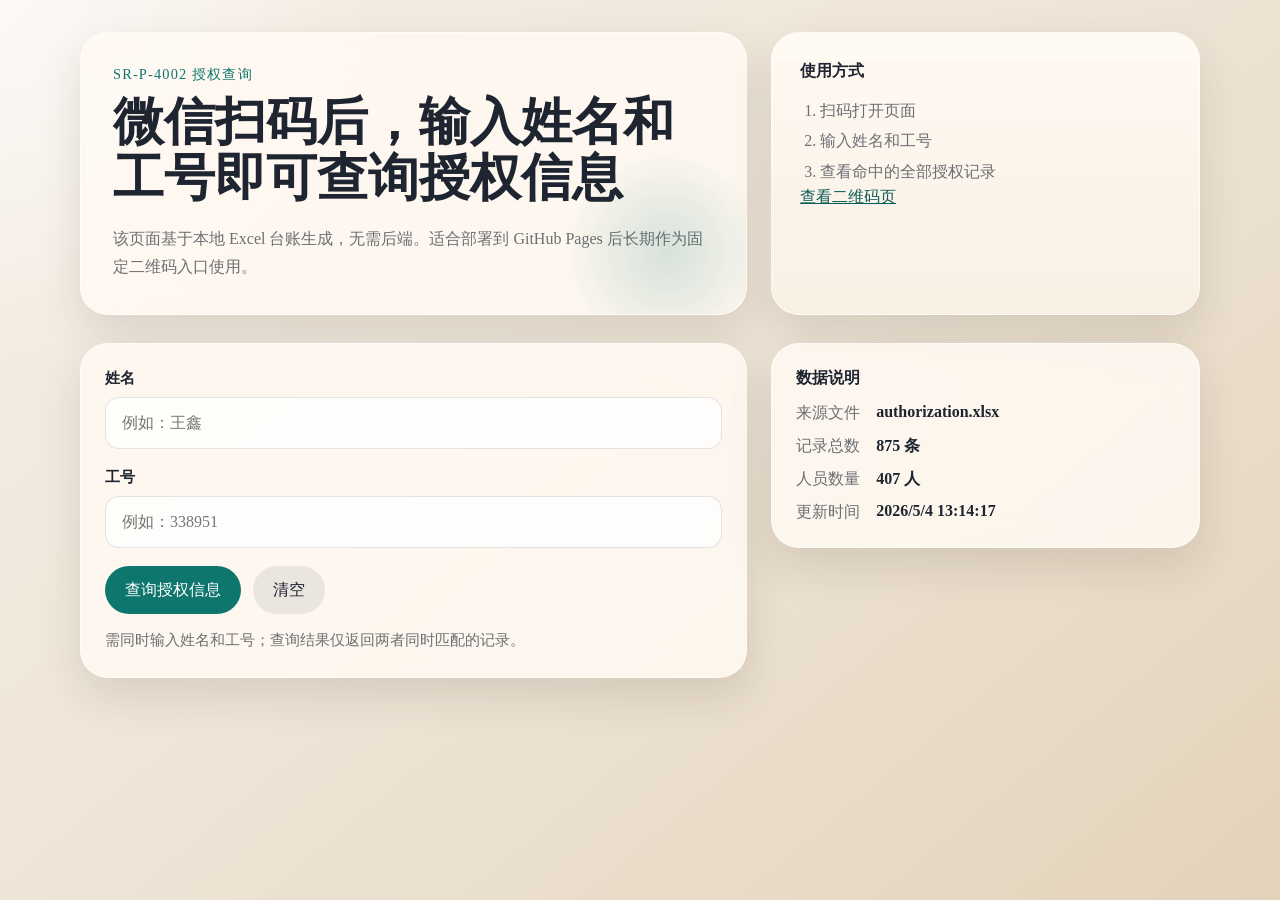
==== index.html @ 73f455a2 "Add authorization lookup site and Pages deployment" ====
<!doctype html>
<html lang="zh-CN">
  <head>
    <meta charset="UTF-8" />
    <meta name="viewport" content="width=device-width, initial-scale=1.0" />
    <title>授权信息查询</title>
    <meta
      name="description"
      content="输入姓名和工号，查询 SR-P-4002 授权台账中的相关授权信息。"
    />
    <link rel="stylesheet" href="./styles.css" />
  </head>
  <body>
    <div class="page-shell">
      <header class="hero">
        <div class="hero-copy">
          <p class="eyebrow">SR-P-4002 授权查询</p>
          <h1>微信扫码后，输入姓名和工号即可查询授权信息</h1>
          <p class="hero-text">
            该页面基于本地 Excel 台账生成，无需后端。适合部署到 GitHub Pages 后长期作为固定二维码入口使用。
          </p>
        </div>
        <div class="hero-panel">
          <div class="hero-card">
            <p class="hero-card-label">使用方式</p>
            <ol class="steps">
              <li>扫码打开页面</li>
              <li>输入姓名和工号</li>
              <li>查看命中的全部授权记录</li>
            </ol>
            <a class="qr-link" href="./qr.html">查看二维码页</a>
          </div>
        </div>
      </header>

      <main class="content-grid">
        <section class="search-card">
          <form id="search-form" class="search-form" autocomplete="off">
            <label class="field">
              <span>姓名</span>
              <input id="name" name="name" type="text" placeholder="例如：王鑫" required />
            </label>
            <label class="field">
              <span>工号</span>
              <input
                id="employeeId"
                name="employeeId"
                type="text"
                inputmode="numeric"
                placeholder="例如：338951"
                required
              />
            </label>
            <div class="actions">
              <button type="submit" class="primary-btn">查询授权信息</button>
              <button type="button" id="reset-btn" class="secondary-btn">清空</button>
            </div>
          </form>
          <p id="query-hint" class="hint">
            需同时输入姓名和工号；查询结果仅返回两者同时匹配的记录。
          </p>
        </section>

        <aside class="meta-card">
          <p class="meta-title">数据说明</p>
          <dl id="dataset-meta" class="meta-list"></dl>
        </aside>
      </main>

      <section id="summary" class="summary hidden"></section>
      <section id="results" class="results hidden"></section>
    </div>

    <template id="result-card-template">
      <article class="result-card">
        <div class="result-head">
          <div>
            <p class="result-sheet"></p>
            <h2 class="result-title"></h2>
          </div>
          <span class="status-badge"></span>
        </div>
        <dl class="field-grid"></dl>
      </article>
    </template>

    <script src="./app.js" defer></script>
  </body>
</html>
---- styles.css ----
:root {
  --bg: #f2ece2;
  --bg-accent: #e7d4b5;
  --card: rgba(255, 250, 243, 0.86);
  --card-strong: #fffaf3;
  --text: #1e2430;
  --muted: #6d6f73;
  --line: rgba(30, 36, 48, 0.12);
  --primary: #0f766e;
  --primary-strong: #0b5d57;
  --warn: #8a4b17;
  --shadow: 0 18px 44px rgba(44, 35, 24, 0.12);
  --radius-xl: 28px;
  --radius-lg: 18px;
  --radius-md: 14px;
}

* {
  box-sizing: border-box;
}

html,
body {
  margin: 0;
  min-height: 100%;
}

body {
  color: var(--text);
  font-family: "Noto Serif SC", "Source Han Serif SC", "Songti SC", serif;
  background:
    radial-gradient(circle at top left, rgba(255, 255, 255, 0.65), transparent 24%),
    linear-gradient(140deg, #f6efe7 0%, #efe6d8 45%, #e4d3bb 100%);
}

a {
  color: inherit;
}

.page-shell {
  width: min(1120px, calc(100% - 32px));
  margin: 0 auto;
  padding: 32px 0 56px;
}

.hero {
  display: grid;
  grid-template-columns: 1.4fr 0.9fr;
  gap: 24px;
  align-items: stretch;
  margin-bottom: 28px;
}

.hero.compact {
  grid-template-columns: 1fr;
}

.hero-copy,
.hero-card,
.search-card,
.meta-card,
.result-card,
.qr-card {
  background: var(--card);
  border: 1px solid rgba(255, 255, 255, 0.6);
  box-shadow: var(--shadow);
  backdrop-filter: blur(14px);
}

.hero-copy {
  border-radius: var(--radius-xl);
  padding: 32px;
  position: relative;
  overflow: hidden;
}

.hero-copy::after {
  content: "";
  position: absolute;
  right: -30px;
  bottom: -48px;
  width: 220px;
  height: 220px;
  border-radius: 50%;
  background: radial-gradient(circle, rgba(15, 118, 110, 0.16), transparent 66%);
}

.eyebrow {
  margin: 0 0 10px;
  color: var(--primary);
  font-size: 0.9rem;
  letter-spacing: 0.08em;
  text-transform: uppercase;
}

h1 {
  margin: 0;
  font-size: clamp(2rem, 4vw, 3.4rem);
  line-height: 1.1;
}

.hero-text {
  max-width: 48rem;
  margin: 18px 0 0;
  color: var(--muted);
  font-size: 1rem;
  line-height: 1.8;
}

.hero-panel {
  display: flex;
}

.hero-card,
.search-card,
.meta-card,
.qr-card {
  border-radius: var(--radius-xl);
}

.hero-card {
  width: 100%;
  padding: 28px;
  background:
    linear-gradient(180deg, rgba(255, 250, 243, 0.9), rgba(248, 239, 226, 0.92)),
    var(--card);
}

.hero-card-label,
.meta-title {
  margin: 0 0 14px;
  font-weight: 700;
  font-size: 1rem;
}

.steps {
  margin: 0;
  padding-left: 20px;
  color: var(--muted);
  line-height: 1.9;
}

.qr-link,
.target-link {
  color: var(--primary-strong);
  word-break: break-all;
}

.content-grid {
  display: grid;
  grid-template-columns: 1.4fr 0.9fr;
  gap: 24px;
  align-items: start;
}

.search-card,
.meta-card {
  padding: 24px;
}

.search-form {
  display: grid;
  gap: 18px;
}

.field {
  display: grid;
  gap: 8px;
}

.field span {
  font-size: 0.95rem;
  font-weight: 700;
}

.field input {
  width: 100%;
  min-height: 52px;
  padding: 14px 16px;
  border: 1px solid var(--line);
  border-radius: var(--radius-md);
  background: rgba(255, 255, 255, 0.72);
  color: var(--text);
  font: inherit;
}

.field input:focus {
  outline: 2px solid rgba(15, 118, 110, 0.22);
  border-color: rgba(15, 118, 110, 0.4);
}

.actions {
  display: flex;
  flex-wrap: wrap;
  gap: 12px;
}

.primary-btn,
.secondary-btn,
.inline-btn {
  min-height: 48px;
  padding: 0 20px;
  border-radius: 999px;
  border: 0;
  font: inherit;
  cursor: pointer;
  text-decoration: none;
  display: inline-flex;
  align-items: center;
  justify-content: center;
}

.primary-btn,
.inline-btn {
  background: var(--primary);
  color: #fff;
}

.secondary-btn {
  background: rgba(30, 36, 48, 0.08);
  color: var(--text);
}

.hint {
  margin: 14px 0 0;
  color: var(--muted);
  font-size: 0.92rem;
  line-height: 1.7;
}

.meta-list {
  display: grid;
  grid-template-columns: auto 1fr;
  gap: 12px 16px;
  margin: 0;
}

.meta-list dt {
  color: var(--muted);
}

.meta-list dd {
  margin: 0;
  font-weight: 700;
}

.summary {
  margin-top: 24px;
  padding: 20px 24px;
  border-radius: var(--radius-lg);
  background: rgba(255, 250, 243, 0.78);
  border: 1px solid rgba(255, 255, 255, 0.6);
  box-shadow: var(--shadow);
}

.summary strong {
  display: block;
  margin-bottom: 8px;
  font-size: 1.08rem;
}

.results {
  display: grid;
  gap: 18px;
  margin-top: 18px;
}

.result-card {
  padding: 22px;
  border-radius: var(--radius-lg);
}

.result-head {
  display: flex;
  justify-content: space-between;
  gap: 16px;
  align-items: flex-start;
  border-bottom: 1px solid var(--line);
  padding-bottom: 16px;
}

.result-sheet {
  margin: 0 0 8px;
  color: var(--primary);
  font-size: 0.9rem;
}

.result-title {
  margin: 0;
  font-size: 1.35rem;
}

.status-badge {
  min-width: 72px;
  padding: 6px 12px;
  border-radius: 999px;
  text-align: center;
  background: rgba(15, 118, 110, 0.12);
  color: var(--primary-strong);
  font-weight: 700;
  font-size: 0.9rem;
}

.status-badge.warn {
  background: rgba(138, 75, 23, 0.12);
  color: var(--warn);
}

.field-grid {
  display: grid;
  grid-template-columns: repeat(2, minmax(0, 1fr));
  gap: 14px 18px;
  margin: 18px 0 0;
}

.field-grid div {
  padding: 12px 14px;
  border-radius: var(--radius-md);
  background: rgba(255, 255, 255, 0.56);
}

.field-grid dt {
  margin: 0 0 6px;
  color: var(--muted);
  font-size: 0.88rem;
}

.field-grid dd {
  margin: 0;
  white-space: pre-wrap;
  word-break: break-word;
  line-height: 1.7;
}

.qr-shell {
  display: grid;
  gap: 24px;
}

.qr-card {
  display: grid;
  grid-template-columns: minmax(240px, 360px) 1fr;
  gap: 24px;
  padding: 24px;
}

.qr-preview {
  display: flex;
  align-items: center;
  justify-content: center;
  padding: 16px;
  border-radius: var(--radius-lg);
  background: var(--card-strong);
}

.qr-preview img {
  width: min(100%, 320px);
  aspect-ratio: 1;
  display: block;
}

.qr-info {
  display: grid;
  align-content: start;
}

.hidden {
  display: none;
}

@media (max-width: 860px) {
  .hero,
  .content-grid,
  .qr-card {
    grid-template-columns: 1fr;
  }

  .field-grid {
    grid-template-columns: 1fr;
  }

  .page-shell {
    width: min(100% - 20px, 1120px);
    padding-top: 20px;
    padding-bottom: 36px;
  }

  .hero-copy,
  .hero-card,
  .search-card,
  .meta-card,
  .qr-card {
    padding: 20px;
  }
}
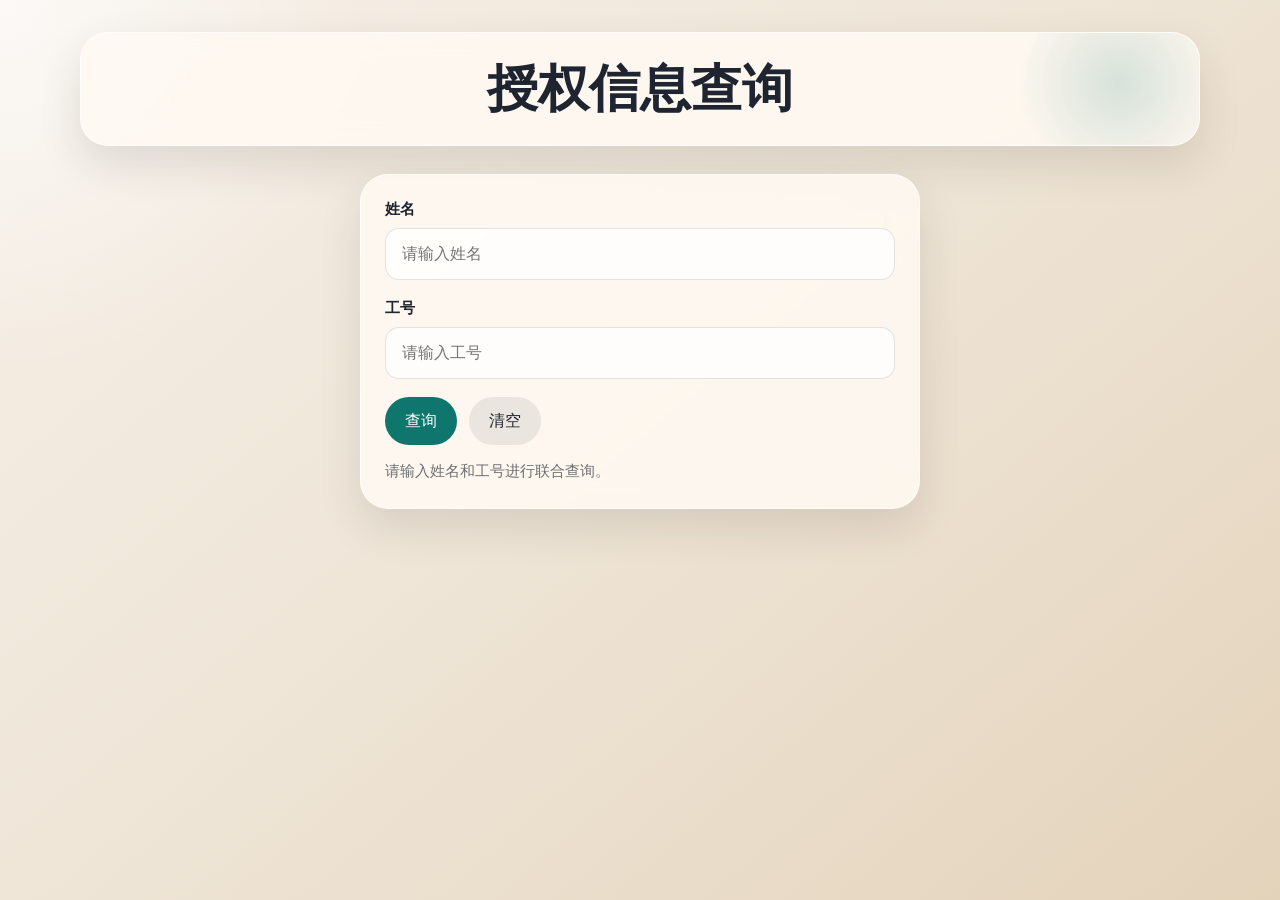
==== commit 50223579: "Simplify lookup page layout" ====
--- a/index.html
+++ b/index.html
@@ -13,32 +13,17 @@
   <body>
     <div class="page-shell">
       <header class="hero">
-        <div class="hero-copy">
-          <p class="eyebrow">SR-P-4002 授权查询</p>
-          <h1>微信扫码后，输入姓名和工号即可查询授权信息</h1>
-          <p class="hero-text">
-            该页面基于本地 Excel 台账生成，无需后端。适合部署到 GitHub Pages 后长期作为固定二维码入口使用。
-          </p>
-        </div>
-        <div class="hero-panel">
-          <div class="hero-card">
-            <p class="hero-card-label">使用方式</p>
-            <ol class="steps">
-              <li>扫码打开页面</li>
-              <li>输入姓名和工号</li>
-              <li>查看命中的全部授权记录</li>
-            </ol>
-            <a class="qr-link" href="./qr.html">查看二维码页</a>
-          </div>
+        <div class="hero-copy simple">
+          <h1>授权信息查询</h1>
         </div>
       </header>
 
-      <main class="content-grid">
-        <section class="search-card">
+      <main class="content-single">
+        <section class="search-card compact-card">
           <form id="search-form" class="search-form" autocomplete="off">
             <label class="field">
               <span>姓名</span>
-              <input id="name" name="name" type="text" placeholder="例如：王鑫" required />
+              <input id="name" name="name" type="text" placeholder="请输入姓名" required />
             </label>
             <label class="field">
               <span>工号</span>
@@ -47,24 +32,19 @@
                 name="employeeId"
                 type="text"
                 inputmode="numeric"
-                placeholder="例如：338951"
+                placeholder="请输入工号"
                 required
               />
             </label>
             <div class="actions">
-              <button type="submit" class="primary-btn">查询授权信息</button>
+              <button type="submit" class="primary-btn">查询</button>
               <button type="button" id="reset-btn" class="secondary-btn">清空</button>
             </div>
           </form>
           <p id="query-hint" class="hint">
-            需同时输入姓名和工号；查询结果仅返回两者同时匹配的记录。
+            请输入姓名和工号进行联合查询。
           </p>
         </section>
-
-        <aside class="meta-card">
-          <p class="meta-title">数据说明</p>
-          <dl id="dataset-meta" class="meta-list"></dl>
-        </aside>
       </main>
 
       <section id="summary" class="summary hidden"></section>
--- a/styles.css
+++ b/styles.css
@@ -45,9 +45,8 @@
 
 .hero {
   display: grid;
-  grid-template-columns: 1.4fr 0.9fr;
+  grid-template-columns: 1fr;
   gap: 24px;
-  align-items: stretch;
   margin-bottom: 28px;
 }
 
@@ -56,9 +55,7 @@
 }
 
 .hero-copy,
-.hero-card,
 .search-card,
-.meta-card,
 .result-card,
 .qr-card {
   background: var(--card);
@@ -72,6 +69,11 @@
   padding: 32px;
   position: relative;
   overflow: hidden;
+}
+
+.hero-copy.simple {
+  text-align: center;
+  padding: 28px 24px;
 }
 
 .hero-copy::after {
@@ -107,26 +109,11 @@
   line-height: 1.8;
 }
 
-.hero-panel {
-  display: flex;
-}
-
-.hero-card,
 .search-card,
-.meta-card,
 .qr-card {
   border-radius: var(--radius-xl);
 }
 
-.hero-card {
-  width: 100%;
-  padding: 28px;
-  background:
-    linear-gradient(180deg, rgba(255, 250, 243, 0.9), rgba(248, 239, 226, 0.92)),
-    var(--card);
-}
-
-.hero-card-label,
 .meta-title {
   margin: 0 0 14px;
   font-weight: 700;
@@ -146,16 +133,17 @@
   word-break: break-all;
 }
 
-.content-grid {
-  display: grid;
-  grid-template-columns: 1.4fr 0.9fr;
-  gap: 24px;
-  align-items: start;
-}
-
-.search-card,
-.meta-card {
+.content-single {
+  display: flex;
+  justify-content: center;
+}
+
+.search-card {
   padding: 24px;
+}
+
+.compact-card {
+  width: min(100%, 560px);
 }
 
 .search-form {
@@ -228,22 +216,6 @@
   line-height: 1.7;
 }
 
-.meta-list {
-  display: grid;
-  grid-template-columns: auto 1fr;
-  gap: 12px 16px;
-  margin: 0;
-}
-
-.meta-list dt {
-  color: var(--muted);
-}
-
-.meta-list dd {
-  margin: 0;
-  font-weight: 700;
-}
-
 .summary {
   margin-top: 24px;
   padding: 20px 24px;
@@ -370,7 +342,6 @@
 
 @media (max-width: 860px) {
   .hero,
-  .content-grid,
   .qr-card {
     grid-template-columns: 1fr;
   }
@@ -386,9 +357,7 @@
   }
 
   .hero-copy,
-  .hero-card,
   .search-card,
-  .meta-card,
   .qr-card {
     padding: 20px;
   }
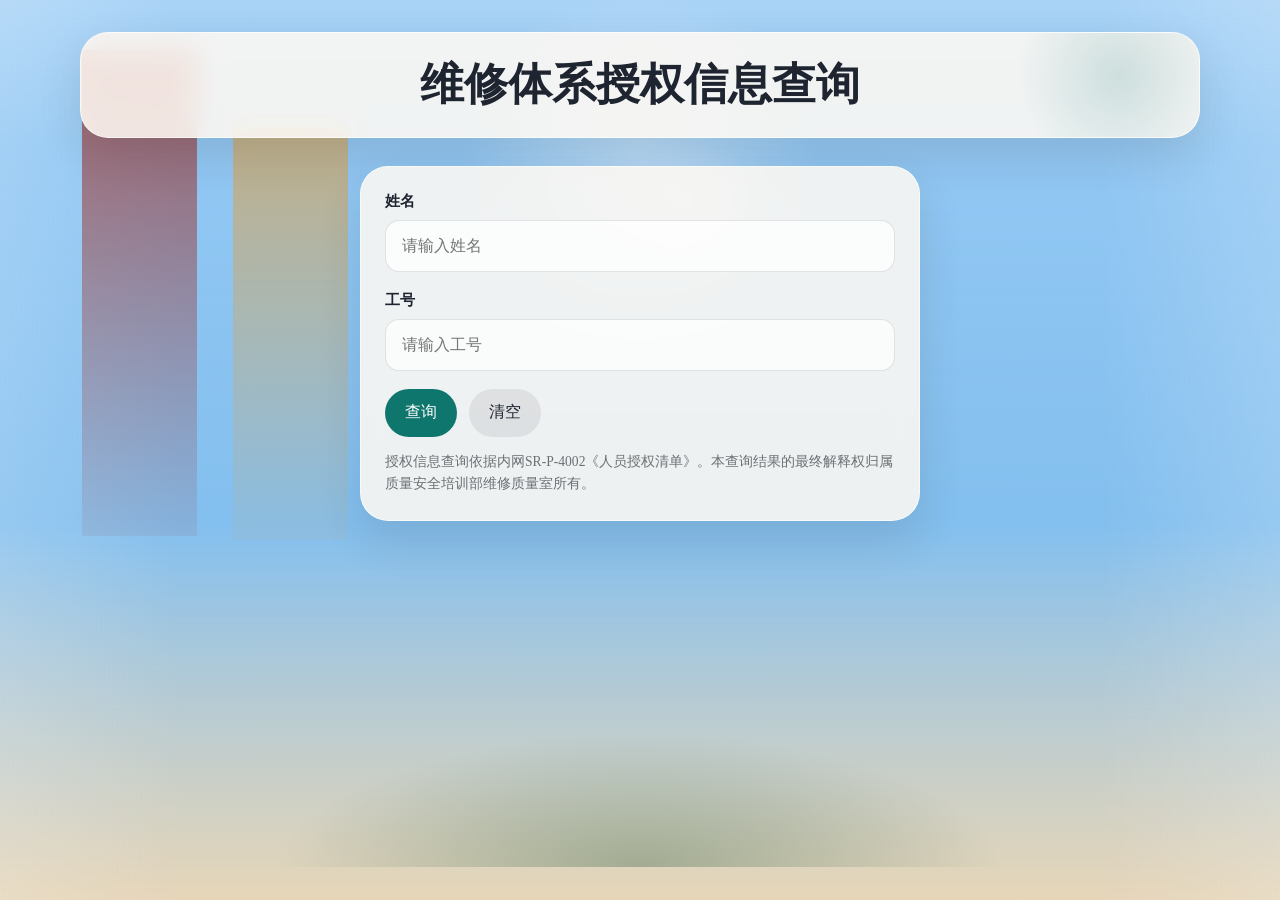
==== commit e26bb436: "Refine mobile lookup display" ====
--- a/index.html
+++ b/index.html
@@ -3,7 +3,7 @@
   <head>
     <meta charset="UTF-8" />
     <meta name="viewport" content="width=device-width, initial-scale=1.0" />
-    <title>授权信息查询</title>
+    <title>维修体系授权信息查询</title>
     <meta
       name="description"
       content="输入姓名和工号，查询 SR-P-4002 授权台账中的相关授权信息。"
@@ -14,7 +14,7 @@
     <div class="page-shell">
       <header class="hero">
         <div class="hero-copy simple">
-          <h1>授权信息查询</h1>
+          <h1>维修体系授权信息查询</h1>
         </div>
       </header>
 
@@ -42,7 +42,7 @@
             </div>
           </form>
           <p id="query-hint" class="hint">
-            请输入姓名和工号进行联合查询。
+            授权信息查询依据内网SR-P-4002《人员授权清单》。本查询结果的最终解释权归属质量安全培训部维修质量室所有。
           </p>
         </section>
       </main>
@@ -55,7 +55,6 @@
       <article class="result-card">
         <div class="result-head">
           <div>
-            <p class="result-sheet"></p>
             <h2 class="result-title"></h2>
           </div>
           <span class="status-badge"></span>
--- a/styles.css
+++ b/styles.css
@@ -26,11 +26,36 @@
 }
 
 body {
+  position: relative;
   color: var(--text);
   font-family: "Noto Serif SC", "Source Han Serif SC", "Songti SC", serif;
   background:
-    radial-gradient(circle at top left, rgba(255, 255, 255, 0.65), transparent 24%),
-    linear-gradient(140deg, #f6efe7 0%, #efe6d8 45%, #e4d3bb 100%);
+    linear-gradient(180deg, rgba(157, 207, 248, 0.96) 0%, rgba(122, 187, 238, 0.92) 58%, rgba(228, 209, 177, 0.76) 100%);
+}
+
+body::before {
+  content: "";
+  position: fixed;
+  inset: 0;
+  z-index: -2;
+  background:
+    radial-gradient(circle at 50% 18%, rgba(255, 255, 255, 0.34), transparent 18%),
+    linear-gradient(180deg, rgba(255, 255, 255, 0.18), transparent 16%),
+    linear-gradient(90deg, rgba(255, 255, 255, 0.16), transparent 14%, transparent 86%, rgba(255, 255, 255, 0.16)),
+    linear-gradient(180deg, rgba(117, 179, 233, 0.24), rgba(117, 179, 233, 0.08) 60%, rgba(218, 195, 153, 0.26));
+}
+
+body::after {
+  content: "";
+  position: fixed;
+  inset: 0;
+  z-index: -1;
+  pointer-events: none;
+  background:
+    linear-gradient(180deg, rgba(155, 35, 26, 0.66), rgba(155, 35, 26, 0.08)) 7% 12% / 9% 54% no-repeat,
+    linear-gradient(180deg, rgba(211, 165, 91, 0.7), rgba(211, 165, 91, 0.08)) 20% 26% / 9% 46% no-repeat,
+    radial-gradient(ellipse at bottom, rgba(91, 124, 97, 0.46), transparent 40%) 50% 95% / 100% 26% no-repeat,
+    radial-gradient(circle at 54% 23%, rgba(255, 255, 255, 0.2), transparent 7%);
 }
 
 a {
@@ -56,6 +81,7 @@
 
 .hero-copy,
 .search-card,
+.summary,
 .result-card,
 .qr-card {
   background: var(--card);
@@ -97,7 +123,7 @@
 
 h1 {
   margin: 0;
-  font-size: clamp(2rem, 4vw, 3.4rem);
+  font-size: clamp(1.85rem, 3.4vw, 2.8rem);
   line-height: 1.1;
 }
 
@@ -212,22 +238,18 @@
 .hint {
   margin: 14px 0 0;
   color: var(--muted);
-  font-size: 0.92rem;
-  line-height: 1.7;
+  font-size: 0.85rem;
+  line-height: 1.65;
 }
 
 .summary {
   margin-top: 24px;
-  padding: 20px 24px;
+  padding: 18px 24px;
   border-radius: var(--radius-lg);
-  background: rgba(255, 250, 243, 0.78);
-  border: 1px solid rgba(255, 255, 255, 0.6);
-  box-shadow: var(--shadow);
 }
 
 .summary strong {
   display: block;
-  margin-bottom: 8px;
   font-size: 1.08rem;
 }
 
@@ -249,12 +271,6 @@
   align-items: flex-start;
   border-bottom: 1px solid var(--line);
   padding-bottom: 16px;
-}
-
-.result-sheet {
-  margin: 0 0 8px;
-  color: var(--primary);
-  font-size: 0.9rem;
 }
 
 .result-title {
@@ -286,9 +302,9 @@
 }
 
 .field-grid div {
-  padding: 12px 14px;
+  padding: 14px 15px;
   border-radius: var(--radius-md);
-  background: rgba(255, 255, 255, 0.56);
+  background: rgba(255, 255, 255, 0.62);
 }
 
 .field-grid dt {
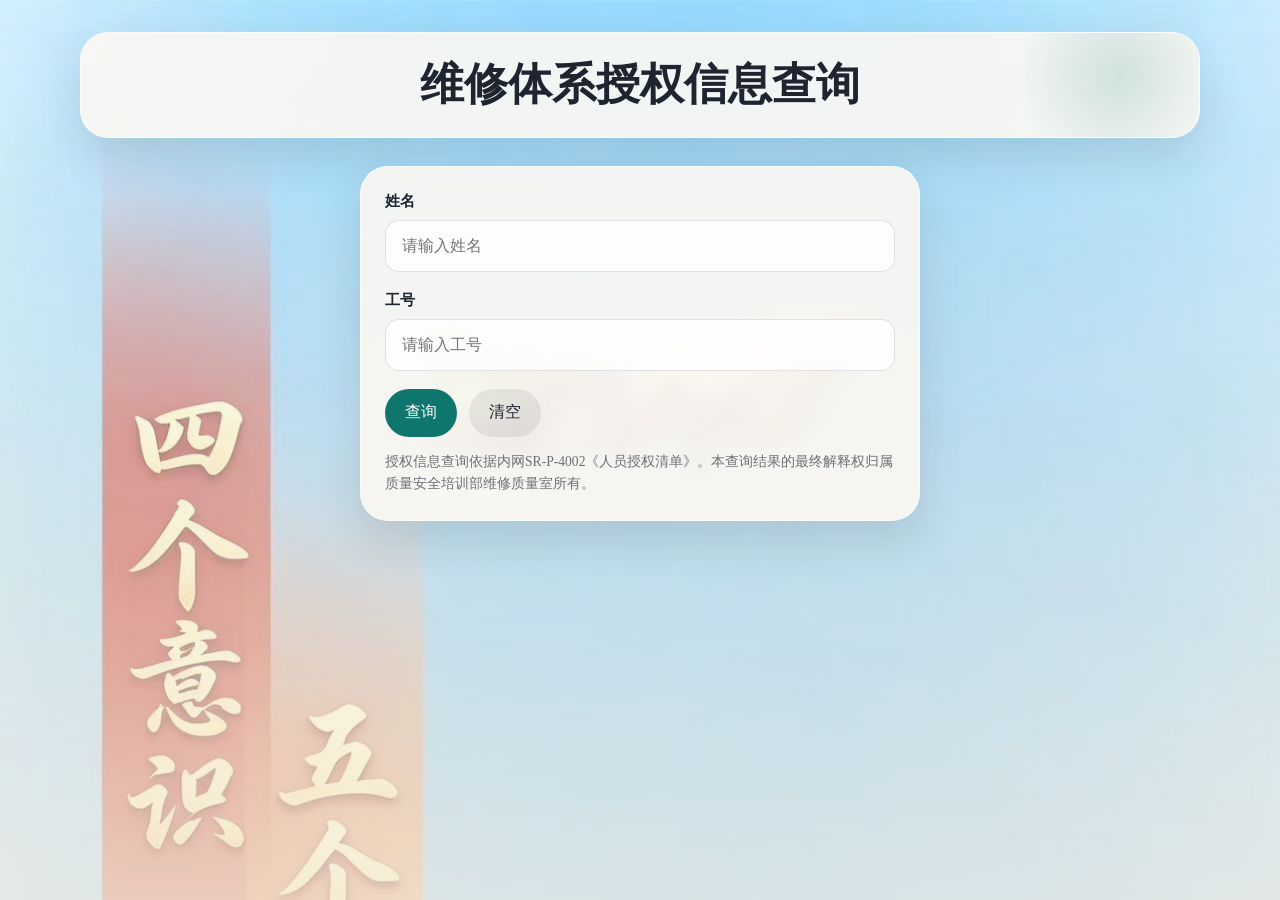
==== commit d6919dad: "Update lookup rules and seal status" ====
--- a/index.html
+++ b/index.html
@@ -23,7 +23,7 @@
           <form id="search-form" class="search-form" autocomplete="off">
             <label class="field">
               <span>姓名</span>
-              <input id="name" name="name" type="text" placeholder="请输入姓名" required />
+              <input id="name" name="name" type="text" placeholder="请输入姓名" />
             </label>
             <label class="field">
               <span>工号</span>
@@ -33,7 +33,6 @@
                 type="text"
                 inputmode="numeric"
                 placeholder="请输入工号"
-                required
               />
             </label>
             <div class="actions">
--- a/styles.css
+++ b/styles.css
@@ -29,8 +29,7 @@
   position: relative;
   color: var(--text);
   font-family: "Noto Serif SC", "Source Han Serif SC", "Songti SC", serif;
-  background:
-    linear-gradient(180deg, rgba(157, 207, 248, 0.96) 0%, rgba(122, 187, 238, 0.92) 58%, rgba(228, 209, 177, 0.76) 100%);
+  background: #dbe9f8;
 }
 
 body::before {
@@ -39,10 +38,8 @@
   inset: 0;
   z-index: -2;
   background:
-    radial-gradient(circle at 50% 18%, rgba(255, 255, 255, 0.34), transparent 18%),
-    linear-gradient(180deg, rgba(255, 255, 255, 0.18), transparent 16%),
-    linear-gradient(90deg, rgba(255, 255, 255, 0.16), transparent 14%, transparent 86%, rgba(255, 255, 255, 0.16)),
-    linear-gradient(180deg, rgba(117, 179, 233, 0.24), rgba(117, 179, 233, 0.08) 60%, rgba(218, 195, 153, 0.26));
+    linear-gradient(180deg, rgba(255, 255, 255, 0.08), rgba(255, 255, 255, 0.18)),
+    url("./background.jpg") center top / cover no-repeat;
 }
 
 body::after {
@@ -52,10 +49,7 @@
   z-index: -1;
   pointer-events: none;
   background:
-    linear-gradient(180deg, rgba(155, 35, 26, 0.66), rgba(155, 35, 26, 0.08)) 7% 12% / 9% 54% no-repeat,
-    linear-gradient(180deg, rgba(211, 165, 91, 0.7), rgba(211, 165, 91, 0.08)) 20% 26% / 9% 46% no-repeat,
-    radial-gradient(ellipse at bottom, rgba(91, 124, 97, 0.46), transparent 40%) 50% 95% / 100% 26% no-repeat,
-    radial-gradient(circle at 54% 23%, rgba(255, 255, 255, 0.2), transparent 7%);
+    linear-gradient(180deg, rgba(243, 247, 252, 0.24), rgba(244, 235, 221, 0.52) 62%, rgba(244, 235, 221, 0.7) 100%);
 }
 
 a {
